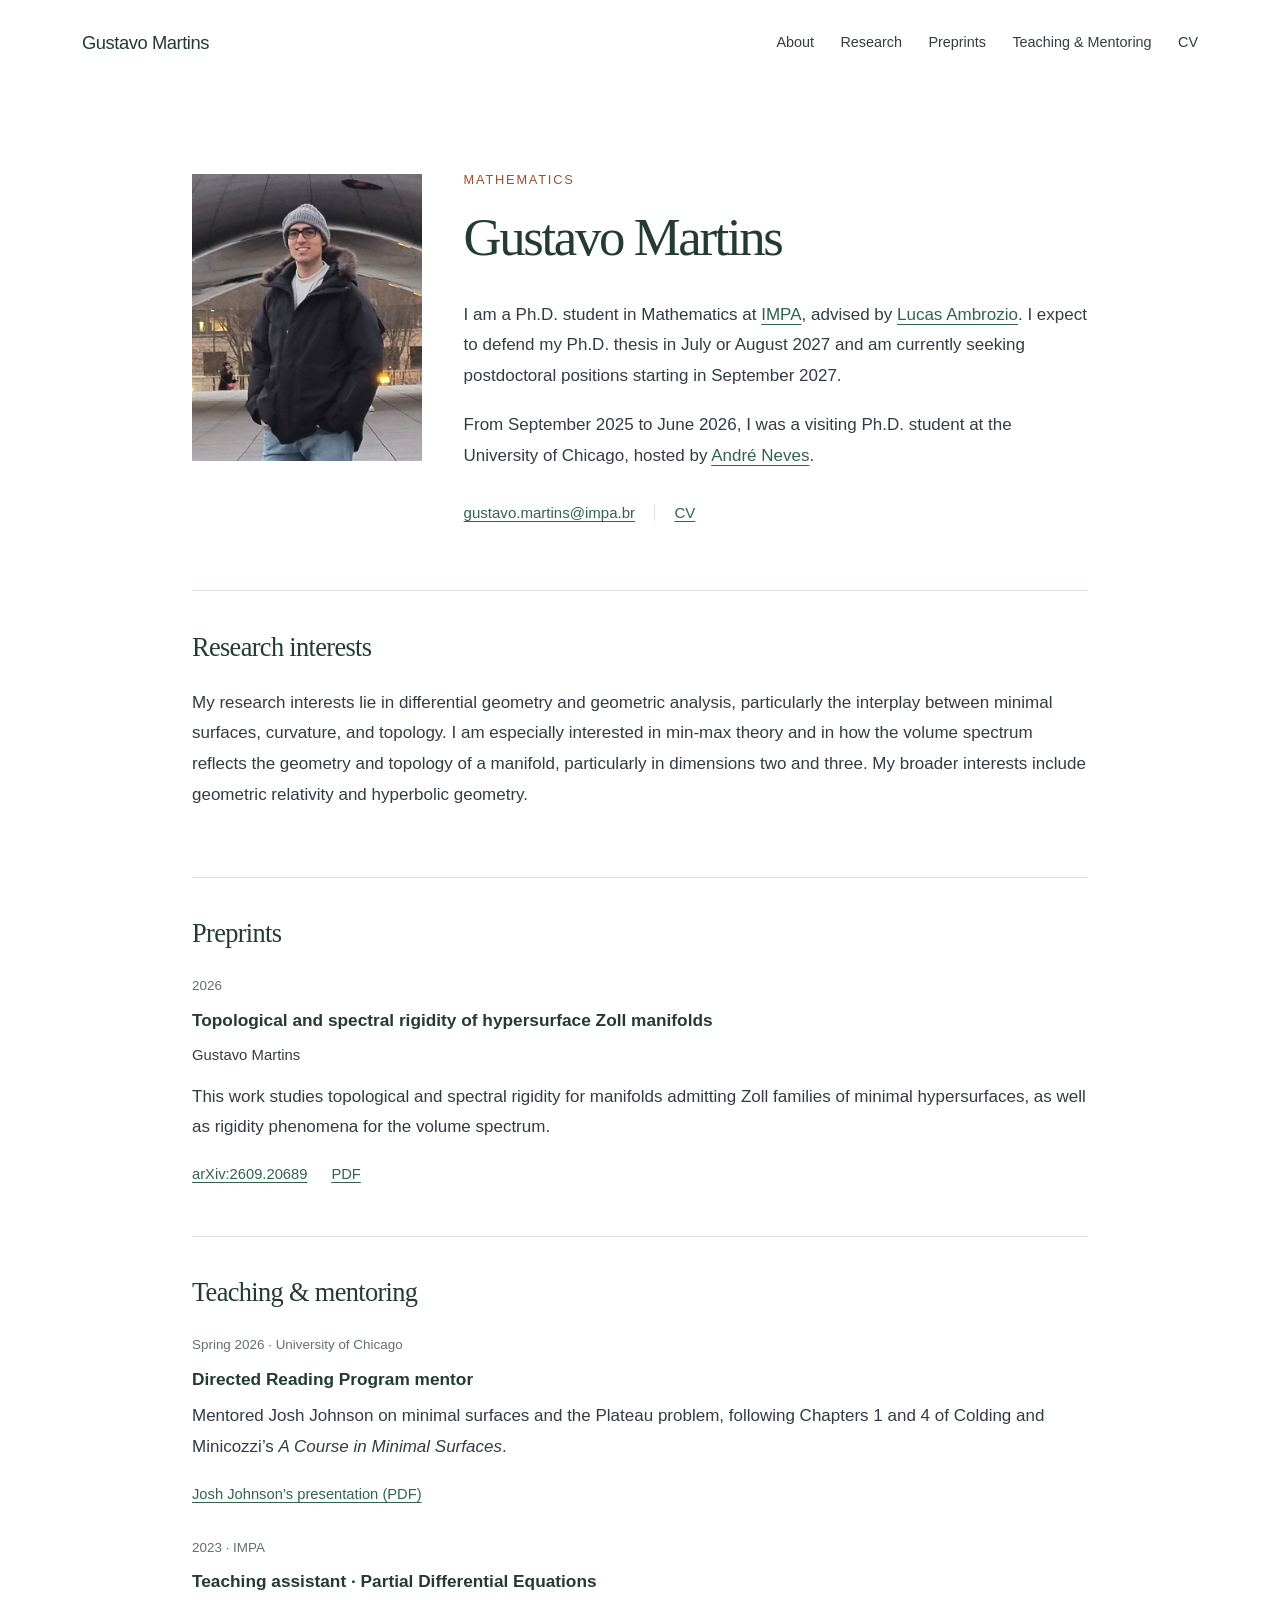
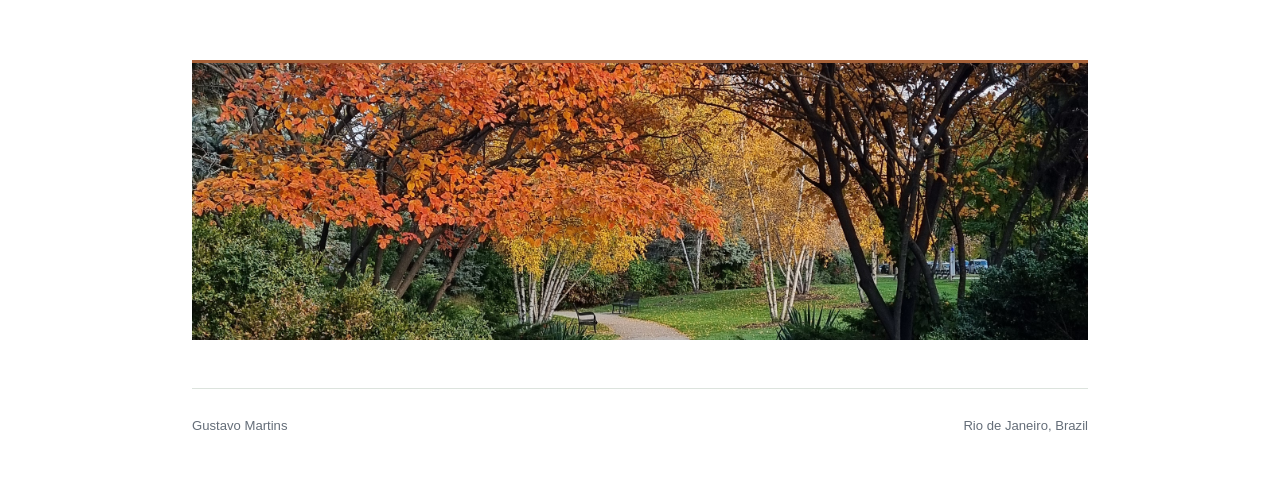
==== index.html @ 0507eabc "Add files via upload" ====
<!doctype html>
<html lang="en">
<head>
  <meta charset="utf-8">
  <meta name="viewport" content="width=device-width, initial-scale=1">
  <meta name="description" content="Gustavo Martins, Ph.D. student in Mathematics at IMPA. Research in differential geometry, geometric analysis, minimal surfaces, and the volume spectrum.">
  <meta name="theme-color" content="#203b32">
  <title>Gustavo Martins | Mathematics</title>
  <link rel="stylesheet" href="styles.css">
  <script src="script.js" defer></script>
</head>
<body>
  <a class="skip-link" href="#main">Skip to content</a>
  <header class="site-header" id="site-header">
    <nav class="navigation" aria-label="Main navigation">
      <a class="name" href="#about">Gustavo Martins</a>
      <div class="nav-links">
        <a href="#about">About</a>
        <a href="#research">Research</a>
        <a href="#preprints">Preprints</a>
        <a href="#teaching">Teaching &amp; Mentoring</a>
        <a href="files/Gustavo-Martins-CV.pdf" aria-label="Curriculum vitae (PDF)">CV</a>
      </div>
    </nav>
  </header>

  <main id="main">
    <section class="intro" id="about" aria-labelledby="name-heading">
      <div class="portrait"><img src="images/gustavo-martins.jpg" alt="Gustavo Martins in Chicago" fetchpriority="high"></div>
      <div class="intro-text">
      <p class="eyebrow">Mathematics</p>
      <h1 id="name-heading">Gustavo Martins</h1>
      <div class="intro-copy">
        <p>I am a Ph.D. student in Mathematics at <a href="https://impa.br/">IMPA</a>, advised by <a href="https://w3.impa.br/~l.ambrozio/">Lucas Ambrozio</a>. I expect to defend my Ph.D. thesis in July or August 2027 and am currently seeking postdoctoral positions starting in September 2027.</p>
        <p>From September 2025 to June 2026, I was a visiting Ph.D. student at the University of Chicago, hosted by <a href="https://www.math.uchicago.edu/~aneves/">André Neves</a>.</p>
      </div>
      <div class="contact-row">
        <a href="mailto:gustavo.martins@impa.br">gustavo.martins@impa.br</a>
        <span class="contact-divider" aria-hidden="true"></span>
        <a href="files/Gustavo-Martins-CV.pdf" aria-label="Curriculum vitae (PDF)">CV</a>
      </div>
      </div>
    </section>

    <section class="content-section" id="research" aria-labelledby="research-heading">
      <h2 id="research-heading">Research interests</h2>
      <p>My research interests lie in differential geometry and geometric analysis, particularly the interplay between minimal surfaces, curvature, and topology. I am especially interested in min-max theory and in how the volume spectrum reflects the geometry and topology of a manifold, particularly in dimensions two and three. My broader interests include geometric relativity and hyperbolic geometry.</p>
    </section>

    <section class="content-section" id="preprints" aria-labelledby="preprints-heading">
      <h2 id="preprints-heading">Preprints</h2>
      <article class="paper">
        <p class="item-meta">2026</p>
        <h3>Topological and spectral rigidity of hypersurface Zoll manifolds</h3>
        <p class="paper-author">Gustavo Martins</p>
        <p>This work studies topological and spectral rigidity for manifolds admitting Zoll families of minimal hypersurfaces, as well as rigidity phenomena for the volume spectrum.</p>
        <div class="paper-links">
          <a href="https://arxiv.org/abs/2609.20689">arXiv:2609.20689</a>
          <a href="https://arxiv.org/pdf/2609.20689" aria-label="Read the preprint as a PDF">PDF</a>
        </div>
      </article>
    </section>

    <section class="content-section" id="teaching" aria-labelledby="teaching-heading">
      <h2 id="teaching-heading">Teaching &amp; mentoring</h2>
      <article class="experience">
        <p class="item-meta">Spring 2026 · University of Chicago</p>
        <h3>Directed Reading Program mentor</h3>
        <p>Mentored Josh Johnson on minimal surfaces and the Plateau problem, following Chapters 1 and 4 of Colding and Minicozzi’s <em>A Course in Minimal Surfaces</em>.</p>
        <p class="paper-links"><a href="files/Josh-Johnson-DRP-Presentation.pdf">Josh Johnson’s presentation (PDF)</a></p>
      </article>
      <article class="experience">
        <p class="item-meta">2023 · IMPA</p>
        <h3>Teaching assistant · Partial Differential Equations</h3>
      </article>
    </section>
    <figure class="landscape"><img src="images/autumn-landscape.jpg" alt="A garden path beneath orange autumn leaves and green foliage" loading="lazy"></figure>
  </main>

  <footer>
    <span>Gustavo Martins</span>
    <span>Rio de Janeiro, Brazil</span>
  </footer>
</body>
</html>
---- styles.css ----
:root {
  color-scheme: light;
  --ink: #243b32;
  --text: #353b44;
  --muted: #646d78;
  --link: #32634d;
  --line: #dce3dd;
  --page: #fff;
}
* { box-sizing: border-box; }
html { scroll-behavior: smooth; scroll-padding-top: 7.5rem; }
body { margin: 0; background: var(--page); color: var(--text); font-family: Arial, Helvetica, sans-serif; font-size: 17px; line-height: 1.8; -webkit-font-smoothing: antialiased; }
a { color: var(--link); text-decoration-thickness: 1px; text-underline-offset: .22em; }
a:hover { color: var(--ink); }
a:focus-visible { outline: 2px solid currentColor; outline-offset: 5px; border-radius: 1px; }
.skip-link { position: fixed; top: -100px; left: 1rem; z-index: 100; padding: .5rem 1rem; background: white; }
.skip-link:focus { top: .5rem; }
.site-header { position: fixed; inset: 0 0 auto; z-index: 10; isolation: isolate; overflow: hidden; background: transparent; transition: background .22s, box-shadow .22s; }
.site-header::before { content: ""; position: absolute; inset: -24px; z-index: -1; pointer-events: none; background: linear-gradient(rgb(16 25 20 / 40%), rgb(16 25 20 / 40%)), url("images/autumn-landscape.jpg") center 43% / cover no-repeat; filter: blur(12px); opacity: 0; transition: opacity .22s; }
.site-header.scrolled::before { opacity: 1; }
.navigation { max-width: 1180px; min-height: 86px; margin: auto; padding: 1rem 2rem; display: flex; align-items: center; justify-content: space-between; gap: 2rem; }
.name { font-size: 1.15rem; font-weight: 500; letter-spacing: -.025em; color: var(--ink); text-decoration: none; white-space: nowrap; }
.nav-links { display: flex; align-items: center; gap: 1.65rem; font-size: .9rem; line-height: 1.5; }
.nav-links a { color: var(--text); text-decoration: none; }
.nav-links a:hover { text-decoration: underline; }
.cv-label { color: var(--muted); cursor: default; }
.site-header.scrolled { background: #203b32; box-shadow: 0 1px 8px #00000018; }
.site-header.scrolled a { color: #fff; text-shadow: 0 1px 3px rgb(0 0 0 / 65%); }
.site-header.scrolled .cv-label { color: #c4c4c4; }
main { max-width: 960px; margin: 0 auto; padding: 0 2rem; }
.intro { padding: 10.5rem 0 4rem; }
.eyebrow { color: #95512e; font-size: .8rem; letter-spacing: .14em; text-transform: uppercase; margin: 0 0 1rem; }
h1, h2, h3 { color: var(--ink); }
h1 { font-family: Georgia, 'Times New Roman', serif; font-weight: 400; font-size: clamp(2.5rem, 5.5vw, 3.7rem); letter-spacing: -.045em; line-height: 1.15; margin: 0 0 2rem; }
p { margin: 0 0 1.15rem; }
.intro-copy { max-width: 820px; }
.contact-row { display: flex; align-items: center; flex-wrap: wrap; gap: 1.2rem; margin-top: 1.75rem; font-size: .94rem; }
.contact-divider { height: 1rem; width: 1px; background: var(--line); }
.content-section { border-top: 1px solid var(--line); padding: 2.4rem 0 3rem; }
h2 { font-family: Georgia, 'Times New Roman', serif; font-size: 1.65rem; font-weight: 400; letter-spacing: -.025em; line-height: 1.3; margin: 0 0 1.5rem; }
h3 { font-size: 1.08rem; font-weight: 600; line-height: 1.55; margin: 0 0 .55rem; }
.item-meta { color: var(--muted); font-size: .84rem; margin-bottom: .5rem; }
.paper-author { font-size: .93rem; margin-bottom: .8rem; }
.paper-links { display: flex; gap: 1.5rem; font-size: .92rem; }
.experience + .experience { margin-top: 1.8rem; }
.experience p:last-child { margin-bottom: 0; }
footer { max-width: 896px; margin: 0 auto; border-top: 1px solid var(--line); padding: 1.6rem 0 2.5rem; display: flex; justify-content: space-between; gap: 1rem; font-size: .82rem; color: var(--muted); }
@media (max-width: 850px) {
  .navigation { gap: .6rem; align-items: flex-start; flex-direction: column; padding: .8rem 1.5rem; }
  .nav-links { flex-wrap: wrap; column-gap: 1.25rem; row-gap: .4rem; font-size: .85rem; }
  .intro { padding-top: 11rem; }
  html { scroll-padding-top: 10rem; }
  footer { margin: 0 2rem; }
}
@media (max-width: 480px) {
  body { font-size: 16px; }
  main { padding: 0 1.4rem; }
  .navigation { padding-inline: 1.4rem; }
  .nav-links { column-gap: 1rem; }
  .intro { padding-bottom: 2.5rem; }
  .content-section { padding: 2rem 0 2.5rem; }
  footer { margin: 0 1.4rem; flex-direction: column; gap: .25rem; }
}
@media (prefers-reduced-motion: reduce) {
  html { scroll-behavior: auto; }
  .site-header, .site-header::before { transition: none; }
}

/* Display-only framing and light adjustment; original photographs are intact. */
.intro { display: grid; grid-template-columns: 230px minmax(0, 1fr); gap: 2.6rem; align-items: start; }
.intro-text { min-width: 0; }
.intro h1 { font-size: clamp(2.4rem, 4.5vw, 3.3rem); }
.portrait { position: relative; width: 100%; aspect-ratio: 4 / 5; overflow: hidden; margin-top: .35rem; background: #e9e9e6; }
.portrait img { position: absolute; width: 500%; max-width: none; height: auto; left: 50%; top: 0; transform: translate(-50%, -44%); filter: brightness(1.16); }
.landscape { margin: .5rem 0 3rem; height: 280px; overflow: hidden; border-top: 3px solid #a76138; }
.landscape img { width: 100%; height: 100%; object-fit: cover; object-position: center 48%; display: block; }
@media (max-width: 700px) {
 .intro { grid-template-columns: 1fr; gap: 2rem; }
 .portrait { width: 210px; }
 .landscape { height: 250px; }
}
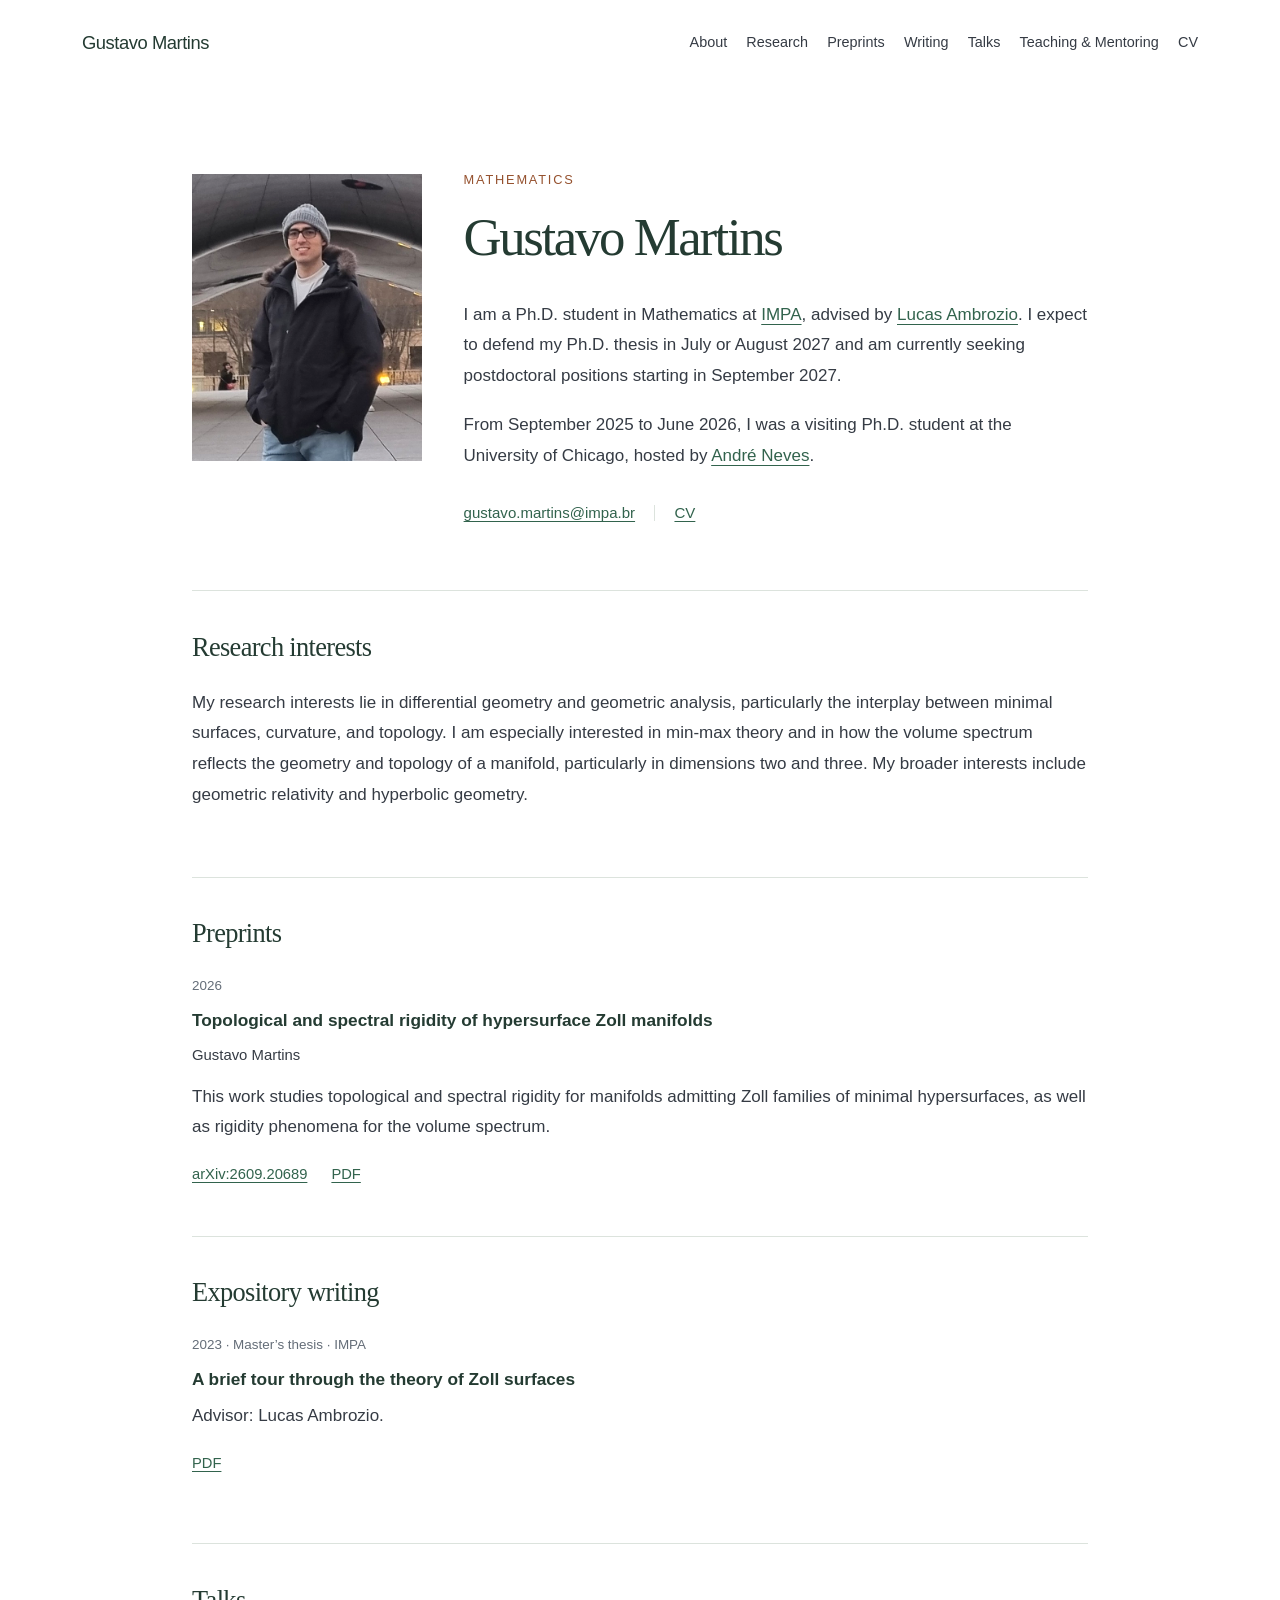
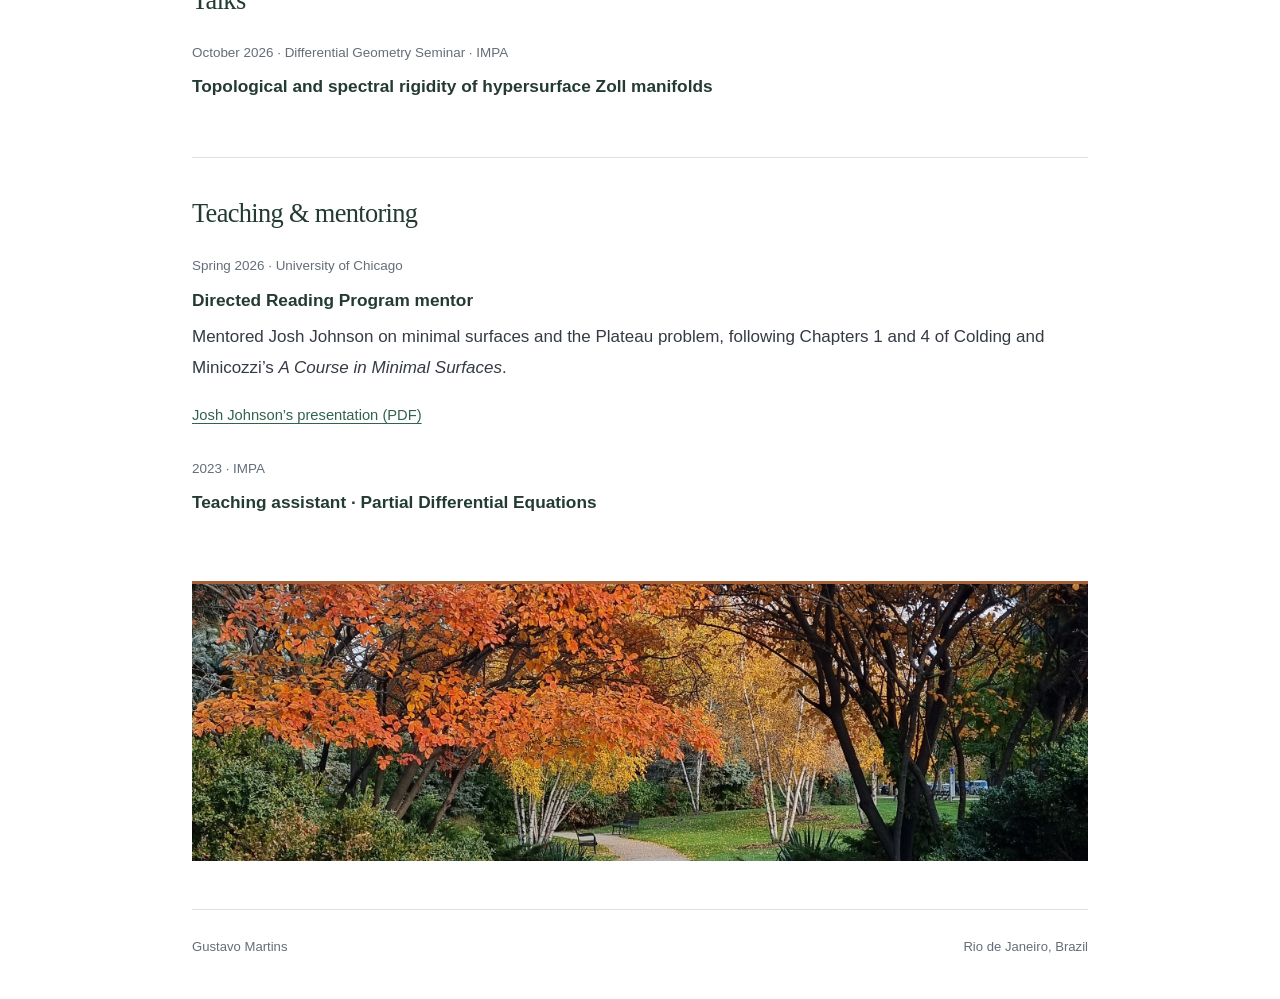
==== commit f4cd9475: "Update CV, talks and expository writing" ====
--- a/index.html
+++ b/index.html
@@ -6,6 +6,7 @@
   <meta name="description" content="Gustavo Martins, Ph.D. student in Mathematics at IMPA. Research in differential geometry, geometric analysis, minimal surfaces, and the volume spectrum.">
   <meta name="theme-color" content="#203b32">
   <title>Gustavo Martins | Mathematics</title>
+  <link rel="canonical" href="https://gm07oliveira.github.io/">
   <link rel="stylesheet" href="styles.css">
   <script src="script.js" defer></script>
 </head>
@@ -18,6 +19,8 @@
         <a href="#about">About</a>
         <a href="#research">Research</a>
         <a href="#preprints">Preprints</a>
+        <a href="#writing">Writing</a>
+        <a href="#talks">Talks</a>
         <a href="#teaching">Teaching &amp; Mentoring</a>
         <a href="files/Gustavo-Martins-CV.pdf" aria-label="Curriculum vitae (PDF)">CV</a>
       </div>
@@ -61,6 +64,24 @@
       </article>
     </section>
 
+    <section class="content-section" id="writing" aria-labelledby="writing-heading">
+      <h2 id="writing-heading">Expository writing</h2>
+      <article class="paper">
+        <p class="item-meta">2023 · Master’s thesis · IMPA</p>
+        <h3>A brief tour through the theory of Zoll surfaces</h3>
+        <p>Advisor: Lucas Ambrozio.</p>
+        <p class="paper-links"><a href="https://impa.br/wp-content/uploads/2023/09/dissertacao_mest_Gustavo-Marques-de-Oliveira.pdf" aria-label="Read the master’s thesis (PDF)">PDF</a></p>
+      </article>
+    </section>
+
+    <section class="content-section" id="talks" aria-labelledby="talks-heading">
+      <h2 id="talks-heading">Talks</h2>
+      <article class="experience">
+        <p class="item-meta">October 2026 · Differential Geometry Seminar · IMPA</p>
+        <h3>Topological and spectral rigidity of hypersurface Zoll manifolds</h3>
+      </article>
+    </section>
+
     <section class="content-section" id="teaching" aria-labelledby="teaching-heading">
       <h2 id="teaching-heading">Teaching &amp; mentoring</h2>
       <article class="experience">
--- a/styles.css
+++ b/styles.css
@@ -20,7 +20,7 @@
 .site-header.scrolled::before { opacity: 1; }
 .navigation { max-width: 1180px; min-height: 86px; margin: auto; padding: 1rem 2rem; display: flex; align-items: center; justify-content: space-between; gap: 2rem; }
 .name { font-size: 1.15rem; font-weight: 500; letter-spacing: -.025em; color: var(--ink); text-decoration: none; white-space: nowrap; }
-.nav-links { display: flex; align-items: center; gap: 1.65rem; font-size: .9rem; line-height: 1.5; }
+.nav-links { display: flex; align-items: center; gap: 1.2rem; font-size: .9rem; line-height: 1.5; }
 .nav-links a { color: var(--text); text-decoration: none; }
 .nav-links a:hover { text-decoration: underline; }
 .cv-label { color: var(--muted); cursor: default; }
@@ -45,7 +45,7 @@
 .experience + .experience { margin-top: 1.8rem; }
 .experience p:last-child { margin-bottom: 0; }
 footer { max-width: 896px; margin: 0 auto; border-top: 1px solid var(--line); padding: 1.6rem 0 2.5rem; display: flex; justify-content: space-between; gap: 1rem; font-size: .82rem; color: var(--muted); }
-@media (max-width: 850px) {
+@media (max-width: 1100px) {
   .navigation { gap: .6rem; align-items: flex-start; flex-direction: column; padding: .8rem 1.5rem; }
   .nav-links { flex-wrap: wrap; column-gap: 1.25rem; row-gap: .4rem; font-size: .85rem; }
   .intro { padding-top: 11rem; }
